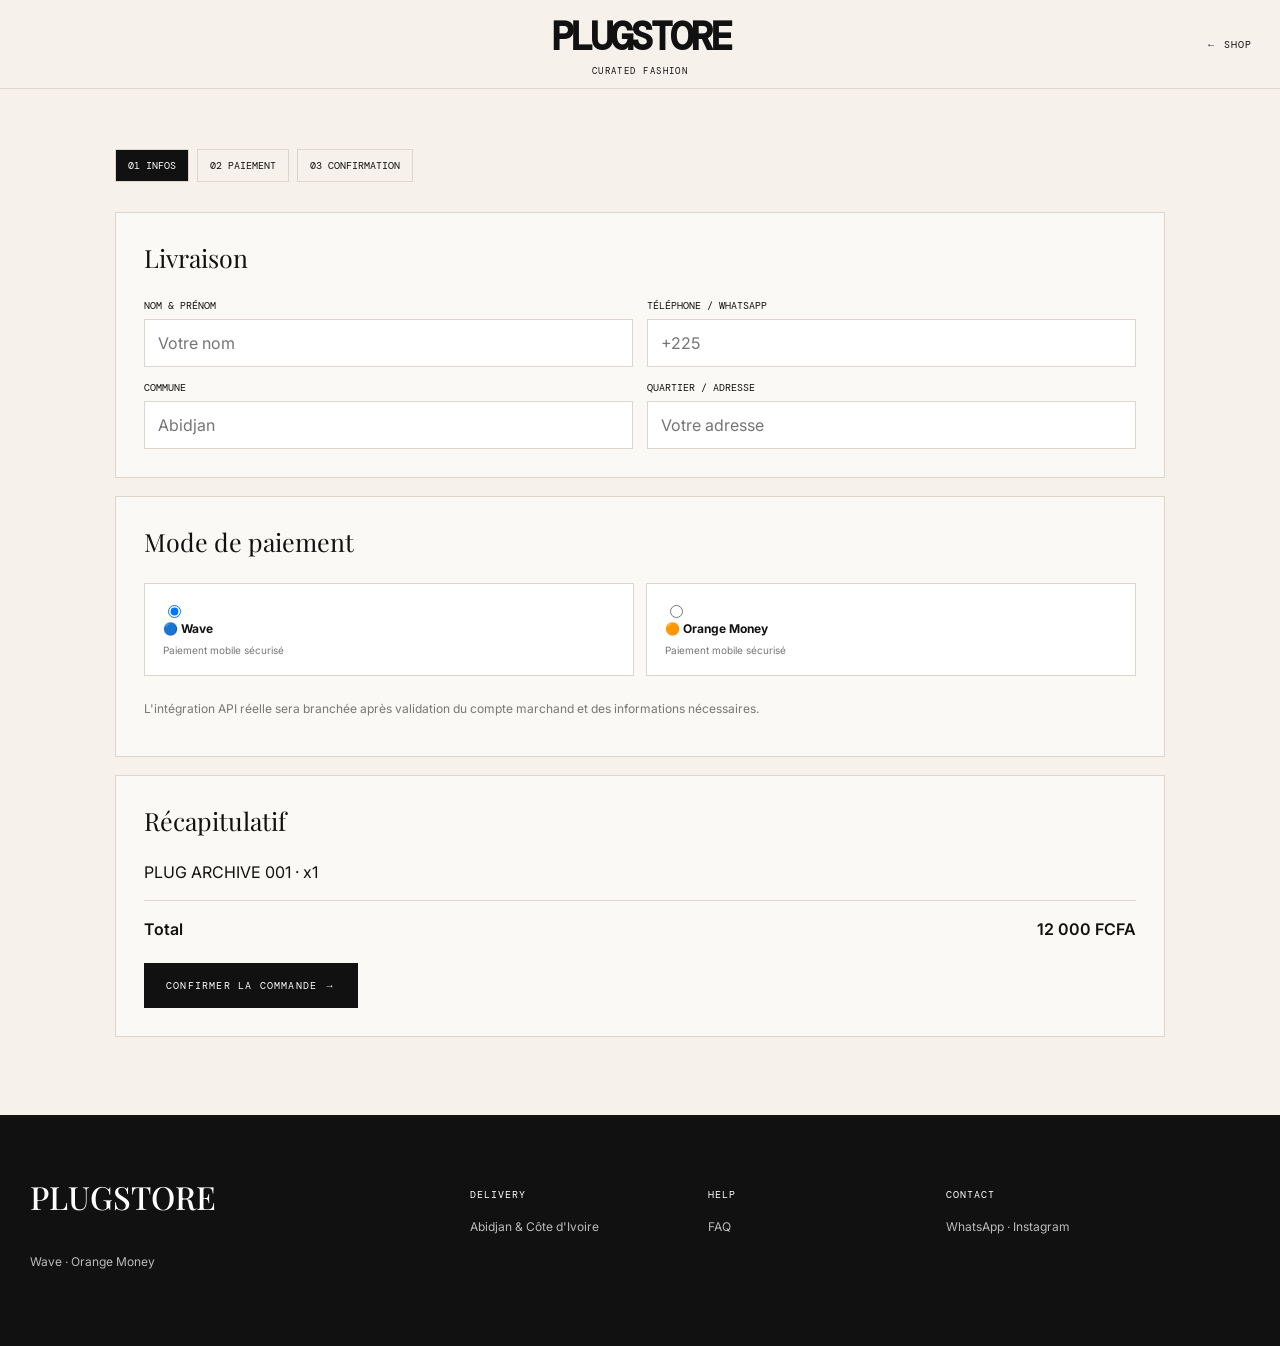
==== checkout.html @ e4a8da22 "Add files via upload" ====
<!doctype html><html lang="fr"><head><meta charset="utf-8"><meta name="viewport" content="width=device-width,initial-scale=1"><title>Commande — PLUGSTORE</title><link rel="stylesheet" href="style.css"></head><body>
<header><div class="nav"><div class="hamb">☰</div><div></div><a href="index.html"><div class="logo">PLUGSTORE</div><div class="micro">CURATED FASHION</div></a><div class="links right"><a href="shop.html">← Shop</a></div></div></header>
<main class="checkout"><div class="steps"><span class="active">01 INFOS</span><span>02 PAIEMENT</span><span>03 CONFIRMATION</span></div><div class="box"><h3>Livraison</h3><div class="grid2"><div><label>NOM & PRÉNOM</label><input placeholder="Votre nom"></div><div><label>TÉLÉPHONE / WHATSAPP</label><input placeholder="+225"></div><div><label>COMMUNE</label><input placeholder="Abidjan"></div><div><label>QUARTIER / ADRESSE</label><input placeholder="Votre adresse"></div></div></div>
<div class="box"><h3>Mode de paiement</h3><div class="pay"><label><input type="radio" name="pay" checked><strong>🔵 Wave</strong><small>Paiement mobile sécurisé</small></label><label><input type="radio" name="pay"><strong>🟠 Orange Money</strong><small>Paiement mobile sécurisé</small></label></div><p style="color:#777;font-size:12px;margin-top:18px">L'intégration API réelle sera branchée après validation du compte marchand et des informations nécessaires.</p></div>
<div class="box"><h3>Récapitulatif</h3><p>PLUG ARCHIVE 001 · x1</p><div class="total"><span>Total</span><span>12 000 FCFA</span></div><button class="btn" style="cursor:pointer">Confirmer la commande →</button></div></main><footer><div class="foot"><div><h3>PLUGSTORE</h3><p>Wave · Orange Money</p></div><div><h4>DELIVERY</h4><p>Abidjan & Côte d'Ivoire</p></div><div><h4>HELP</h4><a href="#">FAQ</a></div><div><h4>CONTACT</h4><p>WhatsApp · Instagram</p></div></div></footer></body></html>
---- style.css ----
@import url('https://fonts.googleapis.com/css2?family=DM+Mono:wght@400;500&family=Playfair+Display:wght@500;600&family=Inter:wght@400;500;600&display=swap');
:root{--cream:#f6f2eb;--paper:#fbf9f5;--ink:#111;--muted:#777;--line:#ddd6cc}
*{box-sizing:border-box}html{scroll-behavior:smooth}body{margin:0;background:var(--cream);color:var(--ink);font-family:Inter,Arial,sans-serif}
a{text-decoration:none;color:inherit}button,input,select{font:inherit}
.top{background:#111;color:#fff;text-align:center;padding:9px;font:10px "DM Mono";letter-spacing:.12em;text-transform:uppercase}
header{position:sticky;top:0;z-index:20;background:#f6f2ebee;backdrop-filter:blur(12px);border-bottom:1px solid var(--line)}
.nav{height:88px;max-width:1440px;margin:auto;padding:0 28px;display:grid;grid-template-columns:1fr auto 1fr;align-items:center}.logo{font:600 39px "DM Mono";letter-spacing:-.08em}.micro{font:9px "DM Mono";letter-spacing:.16em;text-align:center;margin-top:3px}
.links{display:flex;gap:25px;font:10px "DM Mono";text-transform:uppercase;letter-spacing:.1em}.links.right{justify-content:flex-end}.hamb{display:none}
.hero{min-height:650px;display:grid;grid-template-columns:1fr 1.15fr;max-width:1440px;margin:auto}.heroText{padding:90px 7vw;display:flex;flex-direction:column;justify-content:center;position:relative;overflow:hidden}.scribble{font:18px "DM Mono";transform:rotate(-6deg);display:inline-block;border-bottom:2px solid #111;width:max-content}.hero h1{font:500 clamp(68px,9vw,140px) "Playfair Display";line-height:.78;margin:20px 0}.hero p{max-width:450px;line-height:1.8;color:#555;font-size:14px}.btn{display:inline-flex;width:max-content;margin-top:24px;padding:15px 21px;border:1px solid #111;background:#111;color:#fff;font:10px "DM Mono";letter-spacing:.12em;text-transform:uppercase;transition:.25s}.btn:hover{background:#fff;color:#111}.heroImage{background:linear-gradient(145deg,#d7d0c5,#aaa39a);min-height:650px;display:flex;align-items:center;justify-content:center;position:relative;overflow:hidden}.heroImage .shape{width:63%;height:80%;background:#222;border-radius:48% 48% 8% 8%;transform:rotate(4deg);box-shadow:35px 35px 0 #eee7dd}.sticker{position:absolute;background:#111;color:#fff;padding:10px 13px;font:10px "DM Mono";letter-spacing:.08em}.s1{top:12%;left:7%;transform:rotate(-8deg)}.s2{bottom:10%;right:7%;transform:rotate(5deg)}
.strip{display:grid;grid-template-columns:repeat(4,1fr);background:#111;color:#fff}.strip div{padding:24px;text-align:center;border-right:1px solid #333;font:10px "DM Mono";letter-spacing:.08em}.strip b{display:block;margin-bottom:6px}
.wrap{max-width:1440px;margin:auto;padding:78px 30px}.head{display:flex;align-items:end;justify-content:space-between;margin-bottom:30px}.head h2{font:500 46px "Playfair Display";margin:0}.head a{font:10px "DM Mono";text-transform:uppercase}
.categories{display:grid;grid-template-columns:repeat(4,1fr);gap:12px}.cat{min-height:230px;background:#ded8ce;padding:20px;display:flex;align-items:end;position:relative;overflow:hidden}.cat:nth-child(2){background:#c9c3ba}.cat:nth-child(3){background:#e8e2d8}.cat:nth-child(4){background:#bdb6ad}.cat span{font:25px "Playfair Display";position:relative;z-index:1}.cat:after{content:"";position:absolute;width:150px;height:150px;border:1px solid #111;border-radius:50%;right:-30px;top:-35px;opacity:.45}
.products{display:grid;grid-template-columns:repeat(4,1fr);gap:18px}.card{position:relative}.photo{aspect-ratio:3/4;background:#d5cfc6;overflow:hidden;display:flex;align-items:center;justify-content:center}.photo:after{content:"";width:52%;height:70%;background:#222;border-radius:48% 48% 10% 10%;transform:rotate(4deg)}.tag{position:absolute;left:10px;top:10px;background:#fff;padding:7px;font:9px "DM Mono";z-index:2}.info{padding:13px 2px}.info b{font-size:12px}.info small{display:block;color:#777;margin-top:6px;line-height:1.5}.price{margin-top:10px;font-weight:600}
.editorial{max-width:1440px;margin:auto;background:#111;color:#fff;min-height:470px;display:grid;grid-template-columns:1fr 1fr}.editorialText{padding:70px;display:flex;flex-direction:column;justify-content:center}.editorial h2{font:500 68px "Playfair Display";line-height:.9;margin:12px 0}.editorial p{color:#ccc;line-height:1.7;max-width:430px}.editorialArt{background:#d4cec4;position:relative}.editorialArt:before{content:"PLUG";position:absolute;font:600 180px "DM Mono";letter-spacing:-.13em;top:50%;left:50%;transform:translate(-50%,-50%) rotate(-90deg);color:#111}
.checkout{max-width:1100px;margin:auto;padding:60px 25px}.steps{display:flex;gap:8px;font:10px "DM Mono";margin-bottom:30px}.steps span{border:1px solid var(--line);padding:9px 12px}.steps .active{background:#111;color:#fff}.box{background:var(--paper);border:1px solid var(--line);padding:28px;margin-bottom:18px}.box h3{font:25px "Playfair Display";margin-top:0}.grid2{display:grid;grid-template-columns:1fr 1fr;gap:14px}label{font:10px "DM Mono";display:block;margin-bottom:7px}input,select{width:100%;border:1px solid var(--line);background:#fff;padding:13px}.pay{display:grid;grid-template-columns:1fr 1fr;gap:12px}.pay label{border:1px solid var(--line);padding:18px;background:#fff;font:12px Inter}.pay input{width:auto}.pay strong{display:block;margin-bottom:6px}.pay small{color:#777}.total{display:flex;justify-content:space-between;font-weight:600;border-top:1px solid var(--line);padding-top:18px;margin-top:18px}
.about{max-width:900px;margin:auto;text-align:center;padding:90px 25px}.about h1{font:500 72px "Playfair Display";margin:0}.about p{line-height:1.9;color:#555}
footer{background:#111;color:#fff;padding:60px 30px}.foot{max-width:1400px;margin:auto;display:grid;grid-template-columns:2fr 1fr 1fr 1.5fr;gap:35px}.foot h3{font:500 32px "Playfair Display";margin-top:0}.foot h4{font:10px "DM Mono";letter-spacing:.1em}.foot a,.foot p{color:#bbb;font-size:12px;line-height:2;display:block}.copy{text-align:center;color:#666;font:9px "DM Mono";border-top:1px solid #333;padding-top:22px;margin-top:45px}
.dash{max-width:1400px;margin:auto;padding:45px 25px}.dashGrid{display:grid;grid-template-columns:repeat(4,1fr);gap:12px}.metric{background:#fff;border:1px solid var(--line);padding:20px}.metric small{font:9px "DM Mono";color:#777}.metric b{display:block;font:30px "Playfair Display";margin-top:8px}.table{margin-top:20px;background:#fff;border:1px solid var(--line);overflow:auto}.table table{width:100%;border-collapse:collapse;min-width:700px}.table th,.table td{padding:15px;border-bottom:1px solid var(--line);text-align:left;font-size:12px}.table th{font:9px "DM Mono";text-transform:uppercase}
@media(max-width:800px){.nav{height:72px;display:flex;justify-content:space-between}.links{display:none}.hamb{display:block;font-size:22px}.hero{grid-template-columns:1fr}.heroText{padding:65px 25px}.heroImage{min-height:430px}.strip{grid-template-columns:2fr 2fr}.categories,.products{grid-template-columns:repeat(2,1fr)}.editorial{grid-template-columns:1fr}.editorialArt{min-height:330px}.grid2,.pay{grid-template-columns:1fr}.foot{grid-template-columns:1fr 1fr}.head h2{font-size:36px}.hero h1{font-size:78px}}
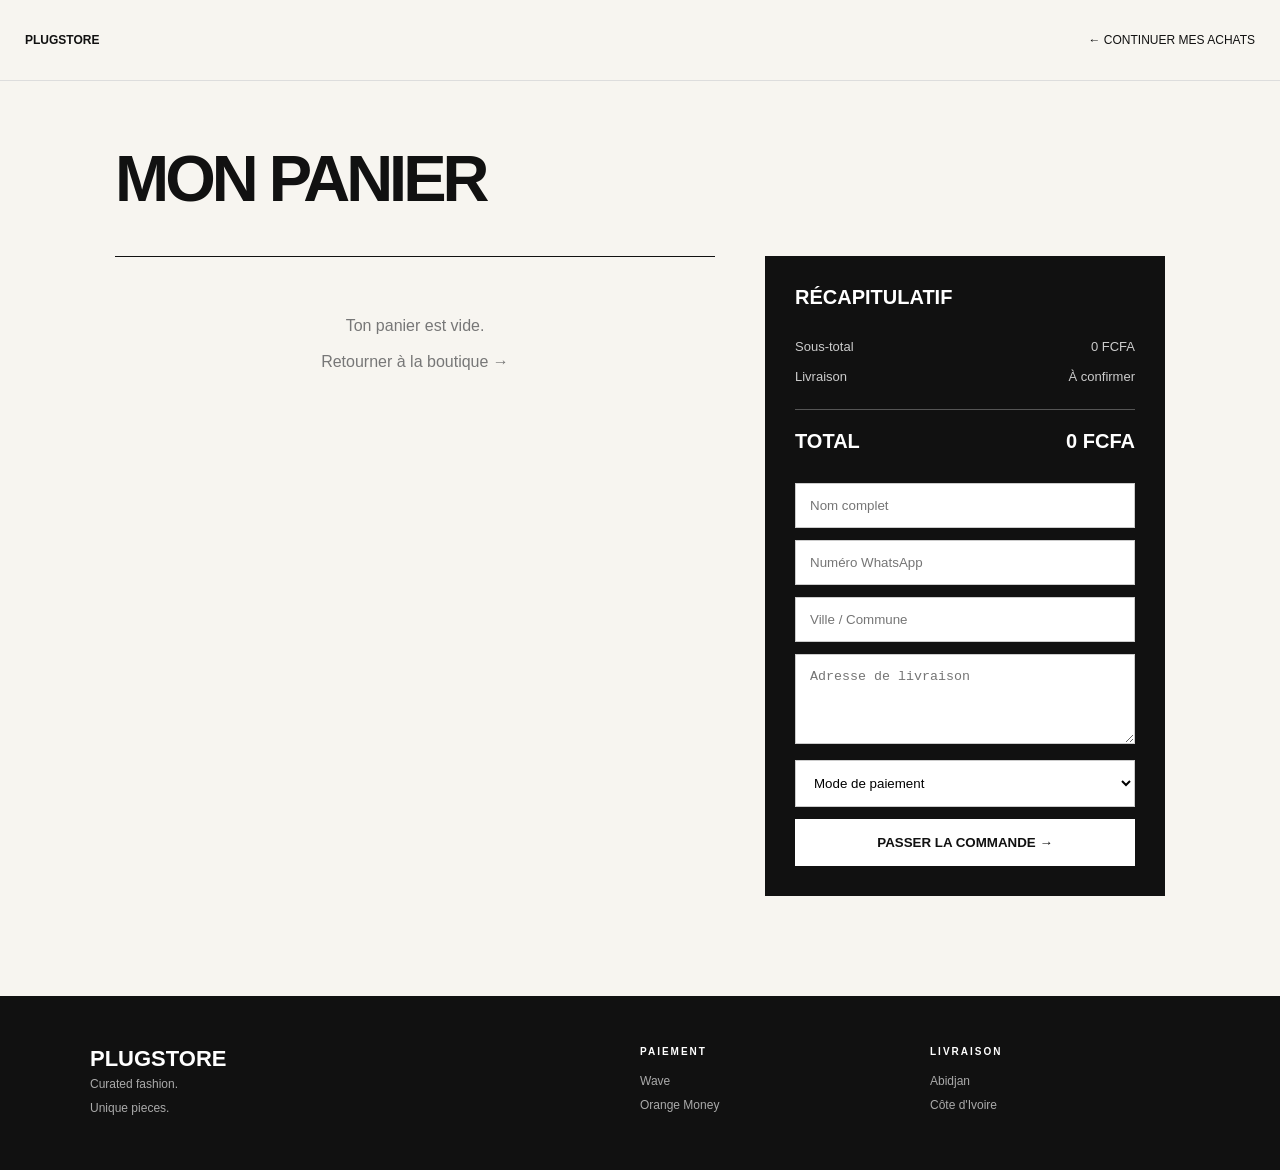
==== commit 4527435c: "Create checkout.html" ====
--- a/checkout.html
+++ b/checkout.html
@@ -1,5 +1,621 @@
-<!doctype html><html lang="fr"><head><meta charset="utf-8"><meta name="viewport" content="width=device-width,initial-scale=1"><title>Commande — PLUGSTORE</title><link rel="stylesheet" href="style.css"></head><body>
-<header><div class="nav"><div class="hamb">☰</div><div></div><a href="index.html"><div class="logo">PLUGSTORE</div><div class="micro">CURATED FASHION</div></a><div class="links right"><a href="shop.html">← Shop</a></div></div></header>
-<main class="checkout"><div class="steps"><span class="active">01 INFOS</span><span>02 PAIEMENT</span><span>03 CONFIRMATION</span></div><div class="box"><h3>Livraison</h3><div class="grid2"><div><label>NOM & PRÉNOM</label><input placeholder="Votre nom"></div><div><label>TÉLÉPHONE / WHATSAPP</label><input placeholder="+225"></div><div><label>COMMUNE</label><input placeholder="Abidjan"></div><div><label>QUARTIER / ADRESSE</label><input placeholder="Votre adresse"></div></div></div>
-<div class="box"><h3>Mode de paiement</h3><div class="pay"><label><input type="radio" name="pay" checked><strong>🔵 Wave</strong><small>Paiement mobile sécurisé</small></label><label><input type="radio" name="pay"><strong>🟠 Orange Money</strong><small>Paiement mobile sécurisé</small></label></div><p style="color:#777;font-size:12px;margin-top:18px">L'intégration API réelle sera branchée après validation du compte marchand et des informations nécessaires.</p></div>
-<div class="box"><h3>Récapitulatif</h3><p>PLUG ARCHIVE 001 · x1</p><div class="total"><span>Total</span><span>12 000 FCFA</span></div><button class="btn" style="cursor:pointer">Confirmer la commande →</button></div></main><footer><div class="foot"><div><h3>PLUGSTORE</h3><p>Wave · Orange Money</p></div><div><h4>DELIVERY</h4><p>Abidjan & Côte d'Ivoire</p></div><div><h4>HELP</h4><a href="#">FAQ</a></div><div><h4>CONTACT</h4><p>WhatsApp · Instagram</p></div></div></footer></body></html>+<!DOCTYPE html>
+<html lang="fr">
+<head>
+<meta charset="UTF-8">
+<meta name="viewport" content="width=device-width, initial-scale=1.0">
+
+<title>Panier | PLUGSTORE</title>
+
+<style>
+*{
+  box-sizing:border-box;
+  margin:0;
+  padding:0;
+}
+
+body{
+  font-family:Arial,Helvetica,sans-serif;
+  background:#f7f5f0;
+  color:#111;
+}
+
+a{
+  color:inherit;
+  text-decoration:none;
+}
+
+header{
+  border-bottom:1px solid #ddd;
+}
+
+.nav{
+  max-width:1400px;
+  height:80px;
+  margin:auto;
+  padding:0 25px;
+  display:flex;
+  align-items:center;
+  justify-content:space-between;
+}
+
+.logo{
+  font-size:24px;
+  font-weight:900;
+}
+
+.nav a{
+  font-size:12px;
+  text-transform:uppercase;
+}
+
+.container{
+  max-width:1100px;
+  margin:auto;
+  padding:60px 25px 100px;
+}
+
+h1{
+  font-size:65px;
+  letter-spacing:-4px;
+  margin-bottom:40px;
+}
+
+.cart{
+  display:grid;
+  grid-template-columns:1.5fr 1fr;
+  gap:50px;
+}
+
+.items{
+  border-top:1px solid #111;
+}
+
+.item{
+  display:flex;
+  justify-content:space-between;
+  gap:20px;
+  padding:25px 0;
+  border-bottom:1px solid #ddd;
+}
+
+.item-info h3{
+  font-size:15px;
+  margin-bottom:8px;
+}
+
+.item-info p{
+  font-size:13px;
+  color:#666;
+}
+
+.controls{
+  display:flex;
+  align-items:center;
+  gap:12px;
+  margin-top:15px;
+}
+
+.controls button{
+  width:30px;
+  height:30px;
+  border:1px solid #111;
+  background:white;
+  cursor:pointer;
+}
+
+.remove{
+  border:0!important;
+  background:transparent!important;
+  color:#999;
+  text-decoration:underline;
+  width:auto!important;
+}
+
+.item-price{
+  font-weight:bold;
+  white-space:nowrap;
+}
+
+.summary{
+  background:#111;
+  color:white;
+  padding:30px;
+  height:max-content;
+}
+
+.summary h2{
+  font-size:20px;
+  margin-bottom:30px;
+}
+
+.line{
+  display:flex;
+  justify-content:space-between;
+  margin:15px 0;
+  font-size:13px;
+  color:#ccc;
+}
+
+.total{
+  border-top:1px solid #555;
+  padding-top:20px;
+  margin-top:25px;
+  display:flex;
+  justify-content:space-between;
+  font-size:20px;
+  font-weight:bold;
+}
+
+.order{
+  margin-top:30px;
+}
+
+.order input,
+.order textarea,
+.order select{
+  width:100%;
+  padding:14px;
+  margin-bottom:12px;
+  border:1px solid #ccc;
+  background:white;
+  outline:none;
+}
+
+.order textarea{
+  min-height:90px;
+  resize:vertical;
+}
+
+.order button{
+  width:100%;
+  padding:16px;
+  border:0;
+  background:white;
+  color:#111;
+  font-weight:bold;
+  cursor:pointer;
+}
+
+.empty{
+  padding:60px 0;
+  text-align:center;
+  color:#777;
+  display:none;
+}
+
+footer{
+  background:#111;
+  color:white;
+  padding:50px 25px;
+}
+
+.footer{
+  max-width:1100px;
+  margin:auto;
+  display:grid;
+  grid-template-columns:2fr 1fr 1fr;
+  gap:30px;
+}
+
+.footer h3{
+  font-size:22px;
+}
+
+.footer h4{
+  font-size:10px;
+  letter-spacing:2px;
+  margin-bottom:12px;
+}
+
+.footer p{
+  color:#aaa;
+  font-size:12px;
+  line-height:2;
+}
+
+@media(max-width:750px){
+
+  .container{
+    padding:45px 18px 80px;
+  }
+
+  h1{
+    font-size:50px;
+  }
+
+  .cart{
+    grid-template-columns:1fr;
+    gap:30px;
+  }
+
+  .nav{
+    padding:0 18px;
+  }
+
+  .footer{
+    grid-template-columns:1fr;
+  }
+}
+</style>
+</head>
+
+<body>
+
+<header>
+
+<nav class="nav">
+
+<a href="index.html" class="logo">
+PLUGSTORE
+</a>
+
+<a href="boutique.html">
+← Continuer mes achats
+</a>
+
+</nav>
+
+</header>
+
+
+<main class="container">
+
+<h1>MON PANIER</h1>
+
+<div class="cart">
+
+<section>
+
+<div id="items" class="items"></div>
+
+<div id="empty" class="empty">
+
+Ton panier est vide.
+
+<br><br>
+
+<a href="boutique.html">
+Retourner à la boutique →
+</a>
+
+</div>
+
+</section>
+
+
+<aside class="summary">
+
+<h2>RÉCAPITULATIF</h2>
+
+<div class="line">
+<span>Sous-total</span>
+<span id="subtotal">0 FCFA</span>
+</div>
+
+<div class="line">
+<span>Livraison</span>
+<span>À confirmer</span>
+</div>
+
+<div class="total">
+<span>TOTAL</span>
+<span id="total">0 FCFA</span>
+</div>
+
+
+<form class="order" id="orderForm">
+
+<input
+type="text"
+id="name"
+placeholder="Nom complet"
+required
+>
+
+<input
+type="tel"
+id="phone"
+placeholder="Numéro WhatsApp"
+required
+>
+
+<input
+type="text"
+id="city"
+placeholder="Ville / Commune"
+required
+>
+
+<textarea
+id="address"
+placeholder="Adresse de livraison"
+required
+></textarea>
+
+<select id="payment" required>
+
+<option value="">
+Mode de paiement
+</option>
+
+<option value="Wave">
+Wave
+</option>
+
+<option value="Orange Money">
+Orange Money
+</option>
+
+</select>
+
+<button type="submit">
+PASSER LA COMMANDE →
+</button>
+
+</form>
+
+</aside>
+
+</div>
+
+</main>
+
+
+<footer>
+
+<div class="footer">
+
+<div>
+<h3>PLUGSTORE</h3>
+<p>
+Curated fashion.<br>
+Unique pieces.
+</p>
+</div>
+
+<div>
+<h4>PAIEMENT</h4>
+<p>Wave</p>
+<p>Orange Money</p>
+</div>
+
+<div>
+<h4>LIVRAISON</h4>
+<p>Abidjan</p>
+<p>Côte d'Ivoire</p>
+</div>
+
+</div>
+
+</footer>
+
+
+<script>
+
+let cart =
+JSON.parse(localStorage.getItem("plugstore_cart")) || [];
+
+const items =
+document.getElementById("items");
+
+const empty =
+document.getElementById("empty");
+
+const subtotal =
+document.getElementById("subtotal");
+
+const total =
+document.getElementById("total");
+
+
+function money(number){
+
+return number.toLocaleString("fr-FR") + " FCFA";
+
+}
+
+
+function renderCart(){
+
+items.innerHTML = "";
+
+if(cart.length === 0){
+
+empty.style.display = "block";
+
+subtotal.textContent = money(0);
+
+total.textContent = money(0);
+
+return;
+
+}
+
+empty.style.display = "none";
+
+let sum = 0;
+
+
+cart.forEach((item,index)=>{
+
+let quantity = item.quantity || 1;
+
+let price = item.price * quantity;
+
+sum += price;
+
+
+let div =
+document.createElement("div");
+
+div.className = "item";
+
+div.innerHTML = `
+
+<div class="item-info">
+
+<h3>${item.name}</h3>
+
+<p>${money(item.price)} / pièce</p>
+
+<div class="controls">
+
+<button onclick="changeQuantity(${index},-1)">
+−
+</button>
+
+<span>${quantity}</span>
+
+<button onclick="changeQuantity(${index},1)">
++
+</button>
+
+<button
+class="remove"
+onclick="removeItem(${index})">
+Supprimer
+</button>
+
+</div>
+
+</div>
+
+<div class="item-price">
+${money(price)}
+</div>
+
+`;
+
+items.appendChild(div);
+
+});
+
+
+subtotal.textContent = money(sum);
+
+total.textContent = money(sum);
+
+}
+
+
+function changeQuantity(index,change){
+
+cart[index].quantity =
+(cart[index].quantity || 1) + change;
+
+if(cart[index].quantity <= 0){
+
+cart.splice(index,1);
+
+}
+
+saveCart();
+
+}
+
+
+function removeItem(index){
+
+cart.splice(index,1);
+
+saveCart();
+
+}
+
+
+function saveCart(){
+
+localStorage.setItem(
+"plugstore_cart",
+JSON.stringify(cart)
+);
+
+renderCart();
+
+}
+
+
+document
+.getElementById("orderForm")
+.addEventListener("submit",function(event){
+
+event.preventDefault();
+
+if(cart.length === 0){
+
+alert("Ton panier est vide.");
+
+return;
+
+}
+
+
+let name =
+document.getElementById("name").value;
+
+let phone =
+document.getElementById("phone").value;
+
+let city =
+document.getElementById("city").value;
+
+let address =
+document.getElementById("address").value;
+
+let payment =
+document.getElementById("payment").value;
+
+
+let totalAmount = cart.reduce(
+(sum,item)=>
+sum + item.price * (item.quantity || 1),
+0
+);
+
+
+let products = cart.map(
+item =>
+`${item.name} x${item.quantity || 1}`
+).join("\n");
+
+
+let message =
+`🛍️ NOUVELLE COMMANDE PLUGSTORE
+
+👤 Client : ${name}
+📱 WhatsApp : ${phone}
+📍 Ville : ${city}
+🏠 Adresse : ${address}
+
+🛒 Articles :
+${products}
+
+💰 Total : ${money(totalAmount)}
+
+💳 Paiement : ${payment}`;
+
+
+/* WHATSAPP PLUGSTORE */
+
+let whatsappNumber =
+"2250700919603";
+
+
+let url =
+"https://wa.me/" +
+whatsappNumber +
+"?text=" +
+encodeURIComponent(message);
+
+
+window.open(url,"_blank");
+
+});
+
+
+renderCart();
+
+</script>
+
+</body>
+</html>
